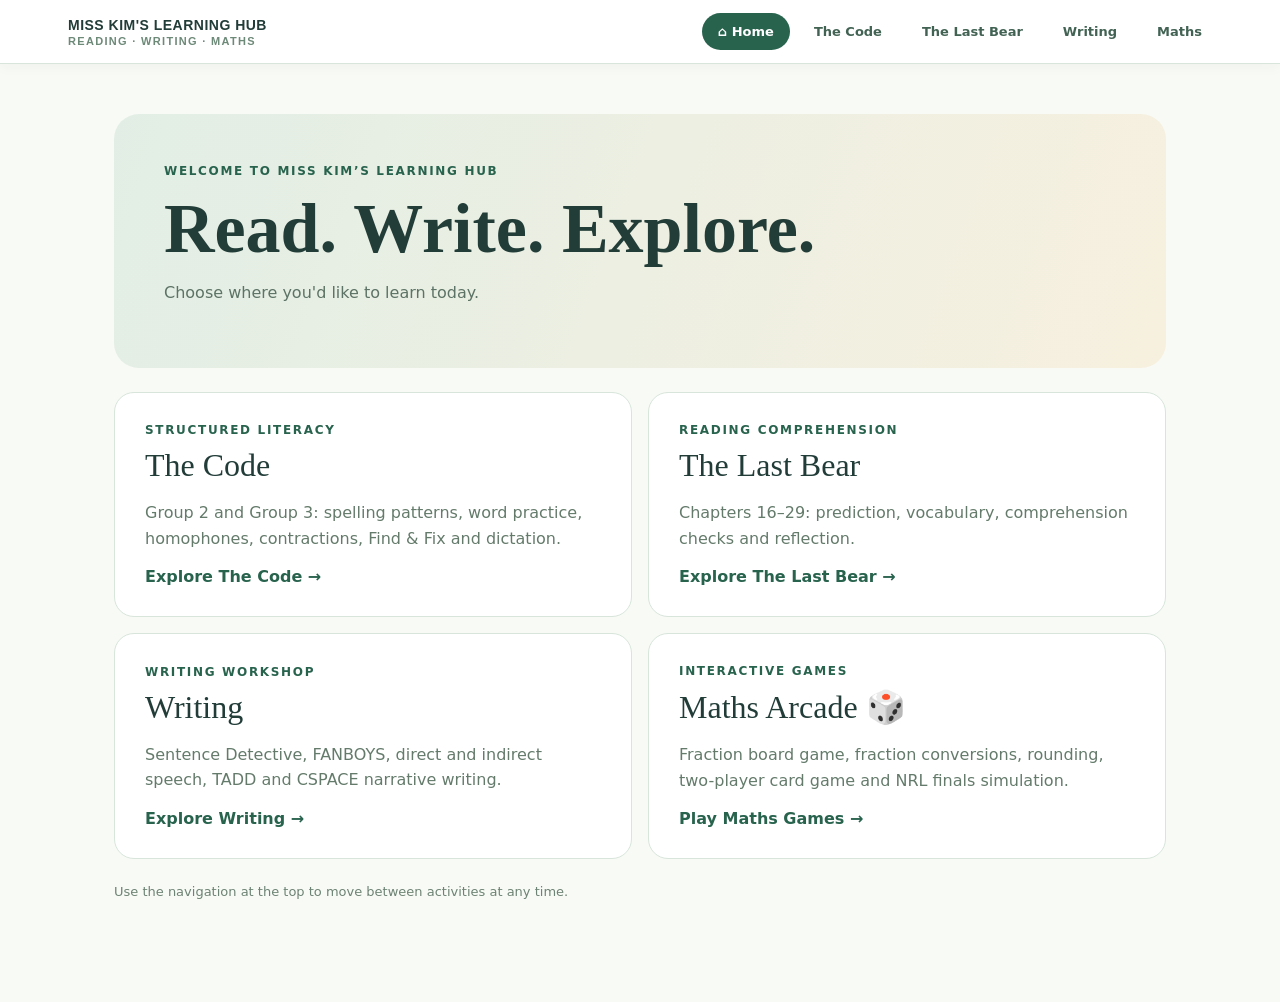
==== index.html @ 84627802 "Add files via upload" ====
<!doctype html><html lang="en"><head><meta charset="utf-8"><meta name="viewport" content="width=device-width,initial-scale=1"><title>Miss Kim's Learning Hub | Reading, Writing & Maths</title><style>
:root{--ink:#223d38;--green:#28634e;--line:#d8e5db}*{box-sizing:border-box}html,body{margin:0;height:100%;font-family:system-ui,-apple-system,Segoe UI,sans-serif;background:#f8faf6;color:var(--ink)}body{display:flex;flex-direction:column}.sitebar{flex:none;position:relative;z-index:5;background:white;border-bottom:1px solid var(--line);box-shadow:0 3px 12px #102c1a0a}.barinner{max-width:1200px;margin:auto;display:flex;align-items:center;justify-content:space-between;gap:16px;padding:13px 22px}.brand{border:0;background:transparent;text-align:left;cursor:pointer;font-size:14px;font-weight:850;color:var(--ink);letter-spacing:.035em}.brand small{display:block;color:#6d8978;font-size:11px;letter-spacing:.12em;margin-top:2px}.nav{display:flex;gap:8px;flex-wrap:wrap}.nav button{font:inherit;font-size:13px;font-weight:750;cursor:pointer;border:1px solid transparent;border-radius:999px;padding:10px 15px;background:transparent;color:#426354}.nav button:hover{background:#eef5ef}.nav button.active{background:#28634e;color:white}.frame{width:100%;flex:1;border:0;background:#f8faf6;min-height:calc(100vh - 110px)}.home{max-width:1100px;margin:auto;padding:50px 24px 90px}.hero{padding:50px;background:linear-gradient(110deg,#e2eee5,#f7f0df);border-radius:25px}.eyebrow{font-size:12px;color:var(--green);font-weight:850;letter-spacing:.14em}.hero h1{font-family:Georgia,serif;font-size:clamp(39px,6vw,70px);line-height:1.1;margin:12px 0}.hero p{color:#5c7365}.cards{display:grid;grid-template-columns:repeat(2,1fr);gap:16px;margin-top:24px}.card{background:white;border:1px solid var(--line);border-radius:20px;padding:30px;text-align:left;cursor:pointer;color:var(--ink);font:inherit;transition:.15s}.card:hover{transform:translateY(-3px);border-color:#7ba88a}.card h2{font:normal 32px Georgia,serif;margin:10px 0}.card p{color:#647b6b;line-height:1.6}.card strong{color:var(--green)}.hint{font-size:13px;color:#6d8373;margin-top:25px}@media(max-width:650px){.barinner{align-items:flex-start;flex-direction:column;padding:12px 15px}.nav{width:100%}.nav button{padding:9px 11px;font-size:12px}.home{padding:25px 15px}.hero{padding:30px 22px}.cards{grid-template-columns:1fr}.card{padding:23px}}
</style></head><body><div class="sitebar"><div class="barinner"><button class="brand" onclick="navigate('home')">MISS KIM'S LEARNING HUB<small>READING · WRITING · MATHS</small></button><nav class="nav" aria-label="Main navigation"><button id="nav-home" onclick="navigate('home')">⌂ Home</button><button id="nav-code" onclick="navigate('code')">The Code</button><button id="nav-bear" onclick="navigate('bear')">The Last Bear</button><button id="nav-writing" onclick="navigate('writing')">Writing</button><button id="nav-maths" onclick="navigate('maths')">Maths</button></nav></div></div><main id="home" class="home"><section class="hero"><div class="eyebrow">WELCOME TO MISS KIM’S LEARNING HUB</div><h1>Read. Write. Explore.</h1><p>Choose where you'd like to learn today.</p></section><div class="cards"><button class="card" onclick="navigate('code')"><div class="eyebrow">STRUCTURED LITERACY</div><h2>The Code</h2><p>Group 2 and Group 3: spelling patterns, word practice, homophones, contractions, Find & Fix and dictation.</p><strong>Explore The Code →</strong></button><button class="card" onclick="navigate('bear')"><div class="eyebrow">READING COMPREHENSION</div><h2>The Last Bear</h2><p>Chapters 16–29: prediction, vocabulary, comprehension checks and reflection.</p><strong>Explore The Last Bear →</strong></button><button class="card" onclick="navigate('writing')"><div class="eyebrow">WRITING WORKSHOP</div><h2>Writing</h2><p>Sentence Detective, FANBOYS, direct and indirect speech, TADD and CSPACE narrative writing.</p><strong>Explore Writing →</strong></button><button class="card" onclick="navigate('maths')"><div class="eyebrow">INTERACTIVE GAMES</div><h2>Maths Arcade 🎲</h2><p>Fraction board game, fraction conversions, rounding, two-player card game and NRL finals simulation.</p><strong>Play Maths Games →</strong></button></div><p class="hint">Use the navigation at the top to move between activities at any time.</p></main><iframe id="content" class="frame" title="Reading activity" style="display:none"></iframe><script>
const paths={code:'the-code.html',bear:'the-last-bear.html',writing:'writing.html',maths:'maths.html'};let current='home';const frame=document.getElementById('content');function navigate(page,updateHistory=true){if(!['home','code','bear','writing','maths'].includes(page))page='home';current=page;document.getElementById('home').style.display=page==='home'?'block':'none';frame.style.display=page==='home'?'none':'block';if(page!=='home'&&frame.getAttribute('src')!==paths[page])frame.setAttribute('src',paths[page]);document.querySelectorAll('.nav button').forEach(b=>{b.classList.toggle('active',b.id==='nav-'+page);b.setAttribute('aria-current',b.id==='nav-'+page?'page':'false')});if(updateHistory)history.replaceState(null,'','#'+page);window.scrollTo({top:0,behavior:'instant'})}
window.addEventListener('message',e=>{if(e.source===frame.contentWindow&&e.data&&e.data.type==='misskim-scroll-top'){window.scrollTo({top:0,behavior:'instant'});return;}if(e.source===frame.contentWindow&&e.data&&e.data.type==='misskim-scroll-restore'){window.scrollTo({top:e.data.y,behavior:'instant'});return;}if(e.data&&e.data.type==='misskim-nav'&&['home','code','bear','writing','maths'].includes(e.data.page))navigate(e.data.page)});window.addEventListener('hashchange',()=>navigate(location.hash.slice(1)||'home',false));navigate(location.hash.slice(1)||'home',false);
</script></body></html>
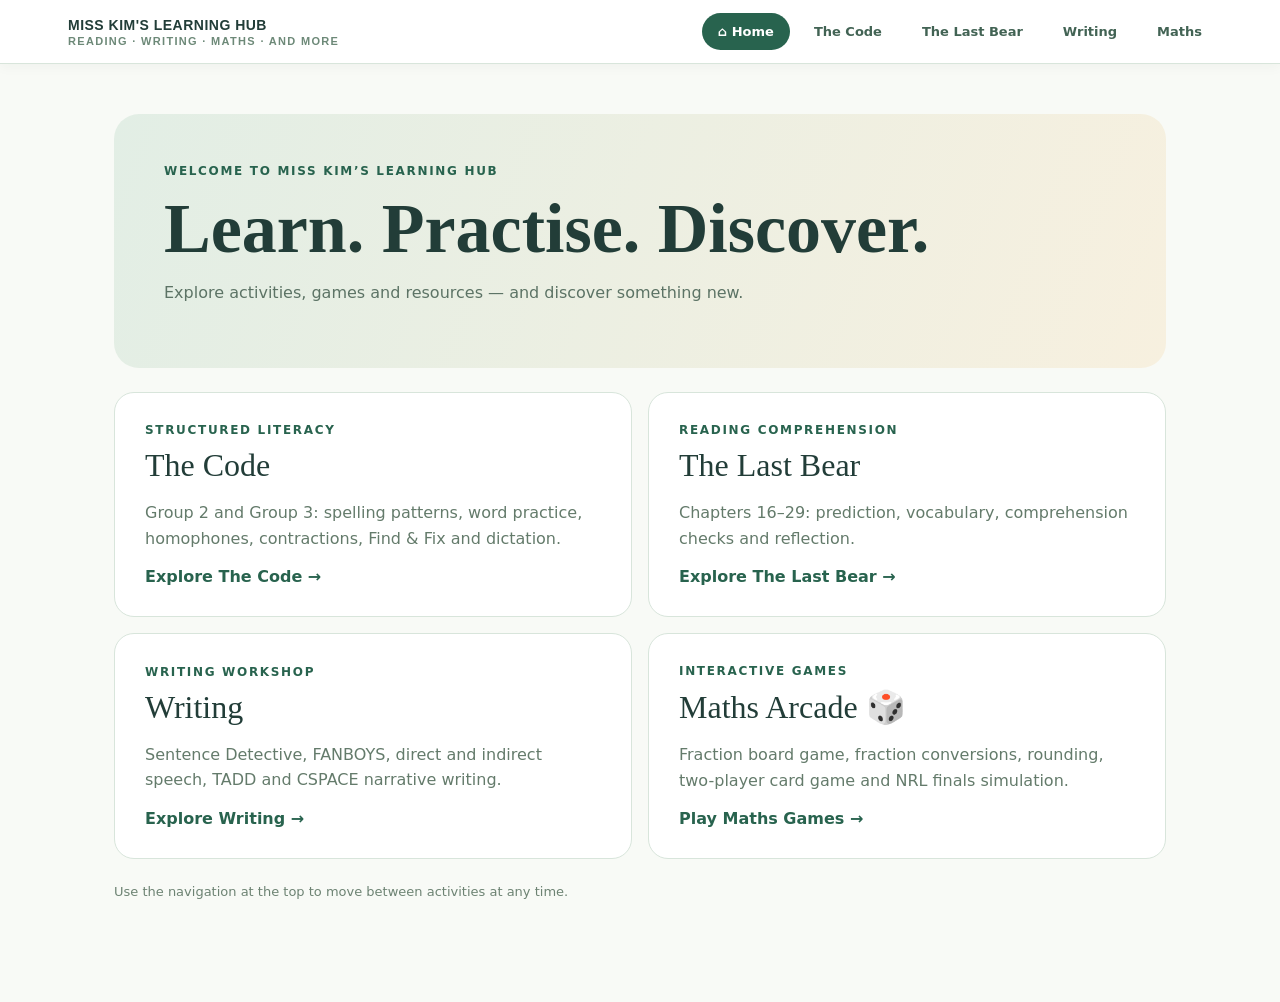
==== commit f42f215d: "Add files via upload" ====
--- a/index.html
+++ b/index.html
@@ -1,6 +1,6 @@
 <!doctype html><html lang="en"><head><meta charset="utf-8"><meta name="viewport" content="width=device-width,initial-scale=1"><title>Miss Kim's Learning Hub | Reading, Writing & Maths</title><style>
 :root{--ink:#223d38;--green:#28634e;--line:#d8e5db}*{box-sizing:border-box}html,body{margin:0;height:100%;font-family:system-ui,-apple-system,Segoe UI,sans-serif;background:#f8faf6;color:var(--ink)}body{display:flex;flex-direction:column}.sitebar{flex:none;position:relative;z-index:5;background:white;border-bottom:1px solid var(--line);box-shadow:0 3px 12px #102c1a0a}.barinner{max-width:1200px;margin:auto;display:flex;align-items:center;justify-content:space-between;gap:16px;padding:13px 22px}.brand{border:0;background:transparent;text-align:left;cursor:pointer;font-size:14px;font-weight:850;color:var(--ink);letter-spacing:.035em}.brand small{display:block;color:#6d8978;font-size:11px;letter-spacing:.12em;margin-top:2px}.nav{display:flex;gap:8px;flex-wrap:wrap}.nav button{font:inherit;font-size:13px;font-weight:750;cursor:pointer;border:1px solid transparent;border-radius:999px;padding:10px 15px;background:transparent;color:#426354}.nav button:hover{background:#eef5ef}.nav button.active{background:#28634e;color:white}.frame{width:100%;flex:1;border:0;background:#f8faf6;min-height:calc(100vh - 110px)}.home{max-width:1100px;margin:auto;padding:50px 24px 90px}.hero{padding:50px;background:linear-gradient(110deg,#e2eee5,#f7f0df);border-radius:25px}.eyebrow{font-size:12px;color:var(--green);font-weight:850;letter-spacing:.14em}.hero h1{font-family:Georgia,serif;font-size:clamp(39px,6vw,70px);line-height:1.1;margin:12px 0}.hero p{color:#5c7365}.cards{display:grid;grid-template-columns:repeat(2,1fr);gap:16px;margin-top:24px}.card{background:white;border:1px solid var(--line);border-radius:20px;padding:30px;text-align:left;cursor:pointer;color:var(--ink);font:inherit;transition:.15s}.card:hover{transform:translateY(-3px);border-color:#7ba88a}.card h2{font:normal 32px Georgia,serif;margin:10px 0}.card p{color:#647b6b;line-height:1.6}.card strong{color:var(--green)}.hint{font-size:13px;color:#6d8373;margin-top:25px}@media(max-width:650px){.barinner{align-items:flex-start;flex-direction:column;padding:12px 15px}.nav{width:100%}.nav button{padding:9px 11px;font-size:12px}.home{padding:25px 15px}.hero{padding:30px 22px}.cards{grid-template-columns:1fr}.card{padding:23px}}
-</style></head><body><div class="sitebar"><div class="barinner"><button class="brand" onclick="navigate('home')">MISS KIM'S LEARNING HUB<small>READING · WRITING · MATHS</small></button><nav class="nav" aria-label="Main navigation"><button id="nav-home" onclick="navigate('home')">⌂ Home</button><button id="nav-code" onclick="navigate('code')">The Code</button><button id="nav-bear" onclick="navigate('bear')">The Last Bear</button><button id="nav-writing" onclick="navigate('writing')">Writing</button><button id="nav-maths" onclick="navigate('maths')">Maths</button></nav></div></div><main id="home" class="home"><section class="hero"><div class="eyebrow">WELCOME TO MISS KIM’S LEARNING HUB</div><h1>Read. Write. Explore.</h1><p>Choose where you'd like to learn today.</p></section><div class="cards"><button class="card" onclick="navigate('code')"><div class="eyebrow">STRUCTURED LITERACY</div><h2>The Code</h2><p>Group 2 and Group 3: spelling patterns, word practice, homophones, contractions, Find & Fix and dictation.</p><strong>Explore The Code →</strong></button><button class="card" onclick="navigate('bear')"><div class="eyebrow">READING COMPREHENSION</div><h2>The Last Bear</h2><p>Chapters 16–29: prediction, vocabulary, comprehension checks and reflection.</p><strong>Explore The Last Bear →</strong></button><button class="card" onclick="navigate('writing')"><div class="eyebrow">WRITING WORKSHOP</div><h2>Writing</h2><p>Sentence Detective, FANBOYS, direct and indirect speech, TADD and CSPACE narrative writing.</p><strong>Explore Writing →</strong></button><button class="card" onclick="navigate('maths')"><div class="eyebrow">INTERACTIVE GAMES</div><h2>Maths Arcade 🎲</h2><p>Fraction board game, fraction conversions, rounding, two-player card game and NRL finals simulation.</p><strong>Play Maths Games →</strong></button></div><p class="hint">Use the navigation at the top to move between activities at any time.</p></main><iframe id="content" class="frame" title="Reading activity" style="display:none"></iframe><script>
-const paths={code:'the-code.html',bear:'the-last-bear.html',writing:'writing.html',maths:'maths.html'};let current='home';const frame=document.getElementById('content');function navigate(page,updateHistory=true){if(!['home','code','bear','writing','maths'].includes(page))page='home';current=page;document.getElementById('home').style.display=page==='home'?'block':'none';frame.style.display=page==='home'?'none':'block';if(page!=='home'&&frame.getAttribute('src')!==paths[page])frame.setAttribute('src',paths[page]);document.querySelectorAll('.nav button').forEach(b=>{b.classList.toggle('active',b.id==='nav-'+page);b.setAttribute('aria-current',b.id==='nav-'+page?'page':'false')});if(updateHistory)history.replaceState(null,'','#'+page);window.scrollTo({top:0,behavior:'instant'})}
-window.addEventListener('message',e=>{if(e.source===frame.contentWindow&&e.data&&e.data.type==='misskim-scroll-top'){window.scrollTo({top:0,behavior:'instant'});return;}if(e.source===frame.contentWindow&&e.data&&e.data.type==='misskim-scroll-restore'){window.scrollTo({top:e.data.y,behavior:'instant'});return;}if(e.data&&e.data.type==='misskim-nav'&&['home','code','bear','writing','maths'].includes(e.data.page))navigate(e.data.page)});window.addEventListener('hashchange',()=>navigate(location.hash.slice(1)||'home',false));navigate(location.hash.slice(1)||'home',false);
+</style></head><body><div class="sitebar"><div class="barinner"><button class="brand" onclick="navigate('home')">MISS KIM'S LEARNING HUB<small>READING · WRITING · MATHS · AND MORE</small></button><nav class="nav" aria-label="Main navigation"><button id="nav-home" onclick="navigate('home')">⌂ Home</button><button id="nav-code" onclick="navigate('code')">The Code</button><button id="nav-bear" onclick="navigate('bear')">The Last Bear</button><button id="nav-writing" onclick="navigate('writing')">Writing</button><button id="nav-maths" onclick="navigate('maths')">Maths</button></nav></div></div><main id="home" class="home"><section class="hero"><div class="eyebrow">WELCOME TO MISS KIM’S LEARNING HUB</div><h1>Learn. Practise. Discover.</h1><p>Explore activities, games and resources — and discover something new.</p></section><div class="cards"><button class="card" onclick="navigate('code')"><div class="eyebrow">STRUCTURED LITERACY</div><h2>The Code</h2><p>Group 2 and Group 3: spelling patterns, word practice, homophones, contractions, Find & Fix and dictation.</p><strong>Explore The Code →</strong></button><button class="card" onclick="navigate('bear')"><div class="eyebrow">READING COMPREHENSION</div><h2>The Last Bear</h2><p>Chapters 16–29: prediction, vocabulary, comprehension checks and reflection.</p><strong>Explore The Last Bear →</strong></button><button class="card" onclick="navigate('writing')"><div class="eyebrow">WRITING WORKSHOP</div><h2>Writing</h2><p>Sentence Detective, FANBOYS, direct and indirect speech, TADD and CSPACE narrative writing.</p><strong>Explore Writing →</strong></button><button class="card" onclick="navigate('maths')"><div class="eyebrow">INTERACTIVE GAMES</div><h2>Maths Arcade 🎲</h2><p>Fraction board game, fraction conversions, rounding, two-player card game and NRL finals simulation.</p><strong>Play Maths Games →</strong></button></div><p class="hint">Use the navigation at the top to move between activities at any time.</p></main><iframe id="content" class="frame" title="Reading activity" style="display:none"></iframe><script>
+const paths={code:'the-code.html',bear:'the-last-bear.html',writing:'writing.html',maths:'maths.html'};let current='home';const frame=document.getElementById('content');function navigate(page,updateHistory=true){if(!['home','code','bear','writing','maths'].includes(page))page='home';current=page;document.getElementById('home').style.display=page==='home'?'block':'none';frame.style.display=page==='home'?'none':'block';if(page!=='home'&&frame.getAttribute('src')!==paths[page])frame.setAttribute('src',paths[page]);document.querySelectorAll('.nav button').forEach(b=>{b.classList.toggle('active',b.id==='nav-'+page);b.setAttribute('aria-current',b.id==='nav-'+page?'page':'false')});if(updateHistory&&location.hash!=='#'+page)history.pushState({page},'','#'+page);window.scrollTo({top:0,behavior:'instant'})}
+window.addEventListener('message',e=>{if(e.source===frame.contentWindow&&e.data&&e.data.type==='misskim-scroll-top'){window.scrollTo({top:0,behavior:'instant'});return;}if(e.source===frame.contentWindow&&e.data&&e.data.type==='misskim-scroll-restore'){window.scrollTo({top:e.data.y,behavior:'instant'});return;}if(e.data&&e.data.type==='misskim-nav'&&['home','code','bear','writing','maths'].includes(e.data.page))navigate(e.data.page)});window.addEventListener('popstate',()=>navigate(location.hash.slice(1)||'home',false));navigate(location.hash.slice(1)||'home',false);
 </script></body></html>
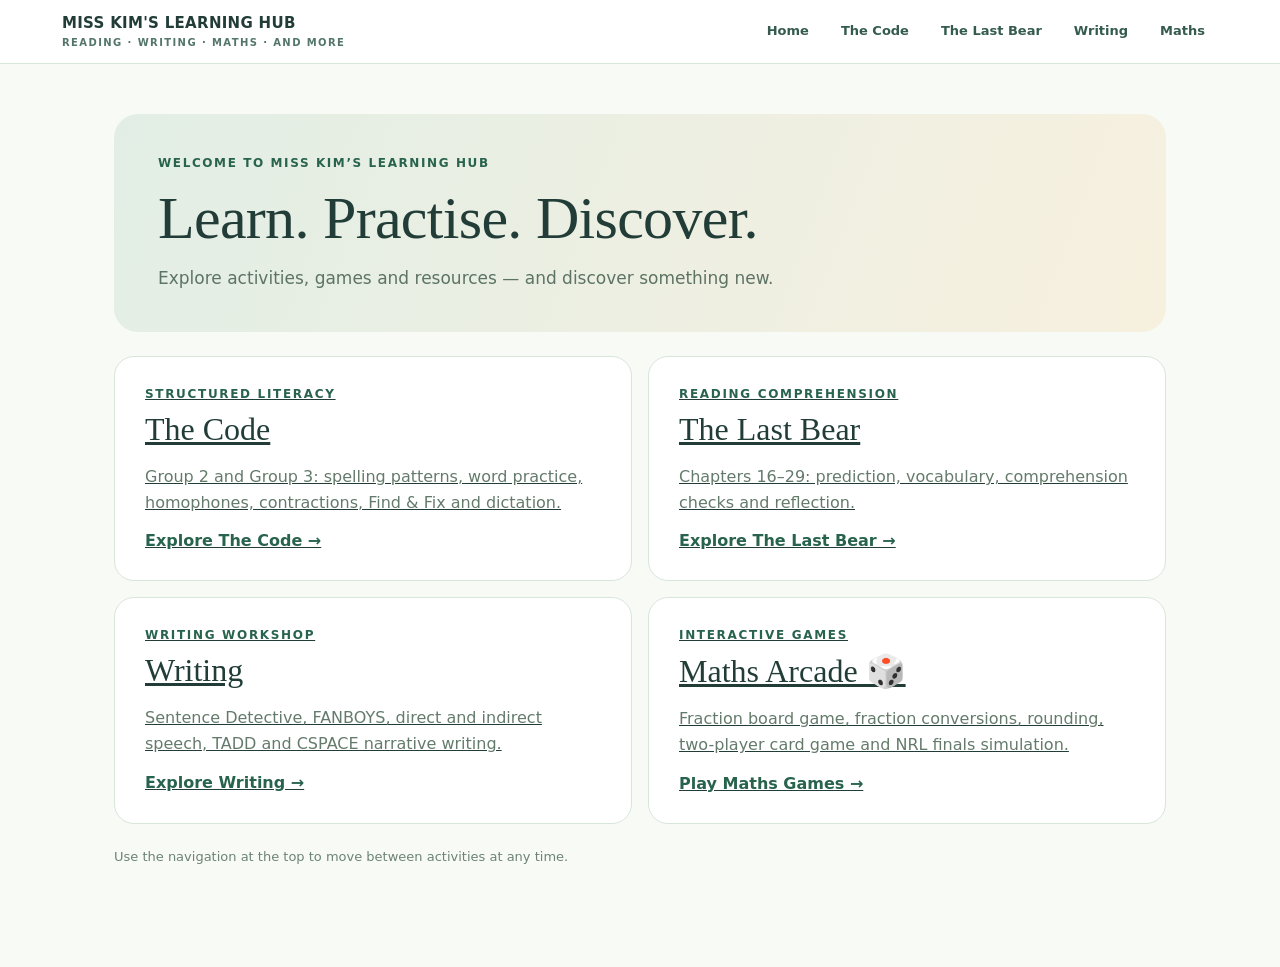
==== commit b384e478: "Add files via upload" ====
--- a/index.html
+++ b/index.html
@@ -1,6 +1,3 @@
 <!doctype html><html lang="en"><head><meta charset="utf-8"><meta name="viewport" content="width=device-width,initial-scale=1"><title>Miss Kim's Learning Hub | Reading, Writing & Maths</title><style>
-:root{--ink:#223d38;--green:#28634e;--line:#d8e5db}*{box-sizing:border-box}html,body{margin:0;height:100%;font-family:system-ui,-apple-system,Segoe UI,sans-serif;background:#f8faf6;color:var(--ink)}body{display:flex;flex-direction:column}.sitebar{flex:none;position:relative;z-index:5;background:white;border-bottom:1px solid var(--line);box-shadow:0 3px 12px #102c1a0a}.barinner{max-width:1200px;margin:auto;display:flex;align-items:center;justify-content:space-between;gap:16px;padding:13px 22px}.brand{border:0;background:transparent;text-align:left;cursor:pointer;font-size:14px;font-weight:850;color:var(--ink);letter-spacing:.035em}.brand small{display:block;color:#6d8978;font-size:11px;letter-spacing:.12em;margin-top:2px}.nav{display:flex;gap:8px;flex-wrap:wrap}.nav button{font:inherit;font-size:13px;font-weight:750;cursor:pointer;border:1px solid transparent;border-radius:999px;padding:10px 15px;background:transparent;color:#426354}.nav button:hover{background:#eef5ef}.nav button.active{background:#28634e;color:white}.frame{width:100%;flex:1;border:0;background:#f8faf6;min-height:calc(100vh - 110px)}.home{max-width:1100px;margin:auto;padding:50px 24px 90px}.hero{padding:50px;background:linear-gradient(110deg,#e2eee5,#f7f0df);border-radius:25px}.eyebrow{font-size:12px;color:var(--green);font-weight:850;letter-spacing:.14em}.hero h1{font-family:Georgia,serif;font-size:clamp(39px,6vw,70px);line-height:1.1;margin:12px 0}.hero p{color:#5c7365}.cards{display:grid;grid-template-columns:repeat(2,1fr);gap:16px;margin-top:24px}.card{background:white;border:1px solid var(--line);border-radius:20px;padding:30px;text-align:left;cursor:pointer;color:var(--ink);font:inherit;transition:.15s}.card:hover{transform:translateY(-3px);border-color:#7ba88a}.card h2{font:normal 32px Georgia,serif;margin:10px 0}.card p{color:#647b6b;line-height:1.6}.card strong{color:var(--green)}.hint{font-size:13px;color:#6d8373;margin-top:25px}@media(max-width:650px){.barinner{align-items:flex-start;flex-direction:column;padding:12px 15px}.nav{width:100%}.nav button{padding:9px 11px;font-size:12px}.home{padding:25px 15px}.hero{padding:30px 22px}.cards{grid-template-columns:1fr}.card{padding:23px}}
-</style></head><body><div class="sitebar"><div class="barinner"><button class="brand" onclick="navigate('home')">MISS KIM'S LEARNING HUB<small>READING · WRITING · MATHS · AND MORE</small></button><nav class="nav" aria-label="Main navigation"><button id="nav-home" onclick="navigate('home')">⌂ Home</button><button id="nav-code" onclick="navigate('code')">The Code</button><button id="nav-bear" onclick="navigate('bear')">The Last Bear</button><button id="nav-writing" onclick="navigate('writing')">Writing</button><button id="nav-maths" onclick="navigate('maths')">Maths</button></nav></div></div><main id="home" class="home"><section class="hero"><div class="eyebrow">WELCOME TO MISS KIM’S LEARNING HUB</div><h1>Learn. Practise. Discover.</h1><p>Explore activities, games and resources — and discover something new.</p></section><div class="cards"><button class="card" onclick="navigate('code')"><div class="eyebrow">STRUCTURED LITERACY</div><h2>The Code</h2><p>Group 2 and Group 3: spelling patterns, word practice, homophones, contractions, Find & Fix and dictation.</p><strong>Explore The Code →</strong></button><button class="card" onclick="navigate('bear')"><div class="eyebrow">READING COMPREHENSION</div><h2>The Last Bear</h2><p>Chapters 16–29: prediction, vocabulary, comprehension checks and reflection.</p><strong>Explore The Last Bear →</strong></button><button class="card" onclick="navigate('writing')"><div class="eyebrow">WRITING WORKSHOP</div><h2>Writing</h2><p>Sentence Detective, FANBOYS, direct and indirect speech, TADD and CSPACE narrative writing.</p><strong>Explore Writing →</strong></button><button class="card" onclick="navigate('maths')"><div class="eyebrow">INTERACTIVE GAMES</div><h2>Maths Arcade 🎲</h2><p>Fraction board game, fraction conversions, rounding, two-player card game and NRL finals simulation.</p><strong>Play Maths Games →</strong></button></div><p class="hint">Use the navigation at the top to move between activities at any time.</p></main><iframe id="content" class="frame" title="Reading activity" style="display:none"></iframe><script>
-const paths={code:'the-code.html',bear:'the-last-bear.html',writing:'writing.html',maths:'maths.html'};let current='home';const frame=document.getElementById('content');function navigate(page,updateHistory=true){if(!['home','code','bear','writing','maths'].includes(page))page='home';current=page;document.getElementById('home').style.display=page==='home'?'block':'none';frame.style.display=page==='home'?'none':'block';if(page!=='home'&&frame.getAttribute('src')!==paths[page])frame.setAttribute('src',paths[page]);document.querySelectorAll('.nav button').forEach(b=>{b.classList.toggle('active',b.id==='nav-'+page);b.setAttribute('aria-current',b.id==='nav-'+page?'page':'false')});if(updateHistory&&location.hash!=='#'+page)history.pushState({page},'','#'+page);window.scrollTo({top:0,behavior:'instant'})}
-window.addEventListener('message',e=>{if(e.source===frame.contentWindow&&e.data&&e.data.type==='misskim-scroll-top'){window.scrollTo({top:0,behavior:'instant'});return;}if(e.source===frame.contentWindow&&e.data&&e.data.type==='misskim-scroll-restore'){window.scrollTo({top:e.data.y,behavior:'instant'});return;}if(e.data&&e.data.type==='misskim-nav'&&['home','code','bear','writing','maths'].includes(e.data.page))navigate(e.data.page)});window.addEventListener('popstate',()=>navigate(location.hash.slice(1)||'home',false));navigate(location.hash.slice(1)||'home',false);
-</script></body></html>+:root{--ink:#223d38;--green:#28634e;--line:#d8e5db}*{box-sizing:border-box}html,body{margin:0;height:100%;font-family:system-ui,-apple-system,Segoe UI,sans-serif;background:#f8faf6;color:var(--ink)}body{display:block}.sitebar{flex:none;position:relative;z-index:5;background:white;border-bottom:1px solid var(--line);box-shadow:0 3px 12px #102c1a0a}.barinner{max-width:1200px;margin:auto;display:flex;align-items:center;justify-content:space-between;gap:16px;padding:13px 22px}.brand{border:0;background:transparent;text-align:left;cursor:pointer;font-size:14px;font-weight:850;color:var(--ink);letter-spacing:.035em}.brand small{display:block;color:#6d8978;font-size:11px;letter-spacing:.12em;margin-top:2px}.nav{display:flex;gap:8px;flex-wrap:wrap}.nav button{font:inherit;font-size:13px;font-weight:750;cursor:pointer;border:1px solid transparent;border-radius:999px;padding:10px 15px;background:transparent;color:#426354}.nav button:hover{background:#eef5ef}.nav button.active{background:#28634e;color:white}.frame{width:100%;flex:1;border:0;background:#f8faf6;min-height:calc(100vh - 110px)}.home{max-width:1100px;margin:auto;padding:50px 24px 90px}.hero{padding:50px;background:linear-gradient(110deg,#e2eee5,#f7f0df);border-radius:25px}.eyebrow{font-size:12px;color:var(--green);font-weight:850;letter-spacing:.14em}.hero h1{font-family:Georgia,serif;font-size:clamp(39px,6vw,70px);line-height:1.1;margin:12px 0}.hero p{color:#5c7365}.cards{display:grid;grid-template-columns:repeat(2,1fr);gap:16px;margin-top:24px}.card{background:white;border:1px solid var(--line);border-radius:20px;padding:30px;text-align:left;cursor:pointer;color:var(--ink);font:inherit;transition:.15s}.card:hover{transform:translateY(-3px);border-color:#7ba88a}.card h2{font:normal 32px Georgia,serif;margin:10px 0}.card p{color:#647b6b;line-height:1.6}.card strong{color:var(--green)}.hint{font-size:13px;color:#6d8373;margin-top:25px}@media(max-width:650px){.barinner{align-items:flex-start;flex-direction:column;padding:12px 15px}.nav{width:100%}.nav button{padding:9px 11px;font-size:12px}.home{padding:25px 15px}.hero{padding:30px 22px}.cards{grid-template-columns:1fr}.card{padding:23px}}
+</style><link rel="stylesheet" href="hub-style.css"></head><body><div class="hub-sitebar"><div class="hub-navwrap"><a class="hub-brand" href="index.html">MISS KIM'S LEARNING HUB<span>READING · WRITING · MATHS · AND MORE</span></a><nav class="hub-nav" aria-label="Main navigation"><a class="hub-navlink" href="index.html">Home</a><a class="hub-navlink" href="the-code.html">The Code</a><a class="hub-navlink" href="the-last-bear.html">The Last Bear</a><a class="hub-navlink" href="writing.html">Writing</a><a class="hub-navlink" href="maths.html">Maths</a></nav></div></div><main id="home" class="home"><section class="hub-banner"><div class="hub-kicker">WELCOME TO MISS KIM’S LEARNING HUB</div><h1 class="hub-title">Learn. Practise. Discover.</h1><p class="hub-description">Explore activities, games and resources — and discover something new.</p></section><div class="cards"><a class="card" href="the-code.html"><div class="eyebrow">STRUCTURED LITERACY</div><h2>The Code</h2><p>Group 2 and Group 3: spelling patterns, word practice, homophones, contractions, Find & Fix and dictation.</p><strong>Explore The Code →</strong></a><a class="card" href="the-last-bear.html"><div class="eyebrow">READING COMPREHENSION</div><h2>The Last Bear</h2><p>Chapters 16–29: prediction, vocabulary, comprehension checks and reflection.</p><strong>Explore The Last Bear →</strong></a><a class="card" href="writing.html"><div class="eyebrow">WRITING WORKSHOP</div><h2>Writing</h2><p>Sentence Detective, FANBOYS, direct and indirect speech, TADD and CSPACE narrative writing.</p><strong>Explore Writing →</strong></a><a class="card" href="maths.html"><div class="eyebrow">INTERACTIVE GAMES</div><h2>Maths Arcade 🎲</h2><p>Fraction board game, fraction conversions, rounding, two-player card game and NRL finals simulation.</p><strong>Play Maths Games →</strong></a></div><p class="hint">Use the navigation at the top to move between activities at any time.</p></main></body></html>
--- a/hub-style.css
+++ b/hub-style.css
@@ -0,0 +1,16 @@
+/* Shared site-wide hero typography; identical for every subject page */
+.hub-banner{box-sizing:border-box!important;display:block!important;background:linear-gradient(110deg,#e2eee5,#f7f0df)!important;border-radius:24px!important;padding:40px 44px!important;margin:0 0 24px!important;min-height:218px!important;text-align:left!important}
+.hub-banner .hub-kicker{display:block!important;font:800 12px/1.5 system-ui,-apple-system,'Segoe UI',sans-serif!important;letter-spacing:1.6px!important;color:#28634e!important;text-transform:uppercase!important;margin:0 0 13px!important}
+.hub-banner .hub-title{display:block!important;font:400 clamp(38px,5vw,60px)/1.12 Georgia,'Times New Roman',serif!important;letter-spacing:-.7px!important;color:#223d38!important;margin:0 0 13px!important}
+.hub-banner .hub-description{display:block!important;font:400 17px/1.6 system-ui,-apple-system,'Segoe UI',sans-serif!important;letter-spacing:normal!important;color:#5c7365!important;margin:0!important;max-width:850px!important}
+@media(max-width:600px){.hub-banner{padding:28px 24px!important;min-height:0!important}.hub-banner .hub-title{font-size:clamp(34px,8vw,48px)!important}}
+
+/* Shared navigation on every real HTML page */
+.hub-sitebar{background:#fff;border-bottom:1px solid #d8e5db;position:relative;z-index:10;font-family:system-ui,-apple-system,'Segoe UI',sans-serif}
+.hub-navwrap{max-width:1200px;margin:auto;padding:13px 22px;display:flex;align-items:center;justify-content:space-between;gap:18px;flex-wrap:wrap}
+.hub-brand{font-size:15px!important;font-weight:850!important;letter-spacing:.02em!important;color:#223d38!important;text-decoration:none!important;line-height:1.35!important}
+.hub-brand span{display:block;font-size:10px!important;letter-spacing:1.4px!important;color:#54766a!important;margin-top:3px}
+.hub-nav{display:flex;gap:6px;flex-wrap:wrap}
+.hub-navlink{font:650 13px/1.3 system-ui,-apple-system,'Segoe UI',sans-serif!important;padding:10px 13px!important;border-radius:12px!important;color:#345b4e!important;text-decoration:none!important;background:transparent!important;border:0!important;white-space:nowrap!important}
+.hub-navlink:hover,.hub-navlink[aria-current=page]{background:#e5f1e9!important;color:#174c39!important}
+@media(max-width:650px){.hub-navwrap{padding:12px 16px}.hub-nav{gap:3px}.hub-navlink{padding:8px!important;font-size:12px!important}}
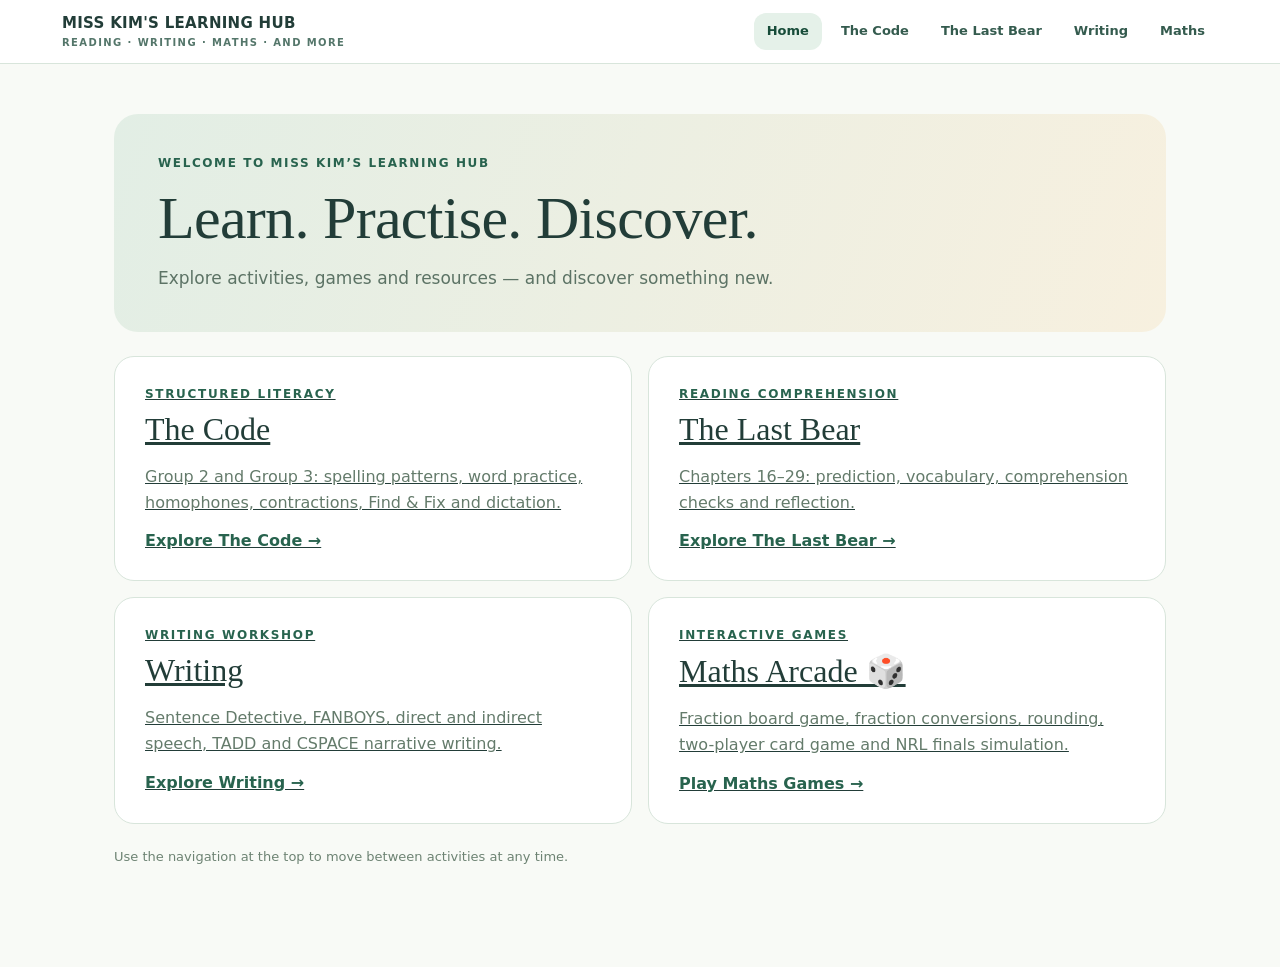
==== commit 09e53116: "Add files via upload" ====
--- a/index.html
+++ b/index.html
@@ -1,3 +1,3 @@
 <!doctype html><html lang="en"><head><meta charset="utf-8"><meta name="viewport" content="width=device-width,initial-scale=1"><title>Miss Kim's Learning Hub | Reading, Writing & Maths</title><style>
 :root{--ink:#223d38;--green:#28634e;--line:#d8e5db}*{box-sizing:border-box}html,body{margin:0;height:100%;font-family:system-ui,-apple-system,Segoe UI,sans-serif;background:#f8faf6;color:var(--ink)}body{display:block}.sitebar{flex:none;position:relative;z-index:5;background:white;border-bottom:1px solid var(--line);box-shadow:0 3px 12px #102c1a0a}.barinner{max-width:1200px;margin:auto;display:flex;align-items:center;justify-content:space-between;gap:16px;padding:13px 22px}.brand{border:0;background:transparent;text-align:left;cursor:pointer;font-size:14px;font-weight:850;color:var(--ink);letter-spacing:.035em}.brand small{display:block;color:#6d8978;font-size:11px;letter-spacing:.12em;margin-top:2px}.nav{display:flex;gap:8px;flex-wrap:wrap}.nav button{font:inherit;font-size:13px;font-weight:750;cursor:pointer;border:1px solid transparent;border-radius:999px;padding:10px 15px;background:transparent;color:#426354}.nav button:hover{background:#eef5ef}.nav button.active{background:#28634e;color:white}.frame{width:100%;flex:1;border:0;background:#f8faf6;min-height:calc(100vh - 110px)}.home{max-width:1100px;margin:auto;padding:50px 24px 90px}.hero{padding:50px;background:linear-gradient(110deg,#e2eee5,#f7f0df);border-radius:25px}.eyebrow{font-size:12px;color:var(--green);font-weight:850;letter-spacing:.14em}.hero h1{font-family:Georgia,serif;font-size:clamp(39px,6vw,70px);line-height:1.1;margin:12px 0}.hero p{color:#5c7365}.cards{display:grid;grid-template-columns:repeat(2,1fr);gap:16px;margin-top:24px}.card{background:white;border:1px solid var(--line);border-radius:20px;padding:30px;text-align:left;cursor:pointer;color:var(--ink);font:inherit;transition:.15s}.card:hover{transform:translateY(-3px);border-color:#7ba88a}.card h2{font:normal 32px Georgia,serif;margin:10px 0}.card p{color:#647b6b;line-height:1.6}.card strong{color:var(--green)}.hint{font-size:13px;color:#6d8373;margin-top:25px}@media(max-width:650px){.barinner{align-items:flex-start;flex-direction:column;padding:12px 15px}.nav{width:100%}.nav button{padding:9px 11px;font-size:12px}.home{padding:25px 15px}.hero{padding:30px 22px}.cards{grid-template-columns:1fr}.card{padding:23px}}
-</style><link rel="stylesheet" href="hub-style.css"></head><body><div class="hub-sitebar"><div class="hub-navwrap"><a class="hub-brand" href="index.html">MISS KIM'S LEARNING HUB<span>READING · WRITING · MATHS · AND MORE</span></a><nav class="hub-nav" aria-label="Main navigation"><a class="hub-navlink" href="index.html">Home</a><a class="hub-navlink" href="the-code.html">The Code</a><a class="hub-navlink" href="the-last-bear.html">The Last Bear</a><a class="hub-navlink" href="writing.html">Writing</a><a class="hub-navlink" href="maths.html">Maths</a></nav></div></div><main id="home" class="home"><section class="hub-banner"><div class="hub-kicker">WELCOME TO MISS KIM’S LEARNING HUB</div><h1 class="hub-title">Learn. Practise. Discover.</h1><p class="hub-description">Explore activities, games and resources — and discover something new.</p></section><div class="cards"><a class="card" href="the-code.html"><div class="eyebrow">STRUCTURED LITERACY</div><h2>The Code</h2><p>Group 2 and Group 3: spelling patterns, word practice, homophones, contractions, Find & Fix and dictation.</p><strong>Explore The Code →</strong></a><a class="card" href="the-last-bear.html"><div class="eyebrow">READING COMPREHENSION</div><h2>The Last Bear</h2><p>Chapters 16–29: prediction, vocabulary, comprehension checks and reflection.</p><strong>Explore The Last Bear →</strong></a><a class="card" href="writing.html"><div class="eyebrow">WRITING WORKSHOP</div><h2>Writing</h2><p>Sentence Detective, FANBOYS, direct and indirect speech, TADD and CSPACE narrative writing.</p><strong>Explore Writing →</strong></a><a class="card" href="maths.html"><div class="eyebrow">INTERACTIVE GAMES</div><h2>Maths Arcade 🎲</h2><p>Fraction board game, fraction conversions, rounding, two-player card game and NRL finals simulation.</p><strong>Play Maths Games →</strong></a></div><p class="hint">Use the navigation at the top to move between activities at any time.</p></main></body></html>+</style><link rel="stylesheet" href="hub-style.css"></head><body><div class="hub-sitebar"><div class="hub-navwrap"><a class="hub-brand" href="index.html">MISS KIM'S LEARNING HUB<span>READING · WRITING · MATHS · AND MORE</span></a><nav class="hub-nav" aria-label="Main navigation"><a class="hub-navlink" aria-current="page" href="index.html">Home</a><a class="hub-navlink" href="the-code.html">The Code</a><a class="hub-navlink" href="the-last-bear.html">The Last Bear</a><a class="hub-navlink" href="writing.html">Writing</a><a class="hub-navlink" href="maths.html">Maths</a></nav></div></div><main id="home" class="home"><section class="hub-banner"><div class="hub-kicker">WELCOME TO MISS KIM’S LEARNING HUB</div><h1 class="hub-title">Learn. Practise. Discover.</h1><p class="hub-description">Explore activities, games and resources — and discover something new.</p></section><div class="cards"><a class="card" href="the-code.html"><div class="eyebrow">STRUCTURED LITERACY</div><h2>The Code</h2><p>Group 2 and Group 3: spelling patterns, word practice, homophones, contractions, Find & Fix and dictation.</p><strong>Explore The Code →</strong></a><a class="card" href="the-last-bear.html"><div class="eyebrow">READING COMPREHENSION</div><h2>The Last Bear</h2><p>Chapters 16–29: prediction, vocabulary, comprehension checks and reflection.</p><strong>Explore The Last Bear →</strong></a><a class="card" href="writing.html"><div class="eyebrow">WRITING WORKSHOP</div><h2>Writing</h2><p>Sentence Detective, FANBOYS, direct and indirect speech, TADD and CSPACE narrative writing.</p><strong>Explore Writing →</strong></a><a class="card" href="maths.html"><div class="eyebrow">INTERACTIVE GAMES</div><h2>Maths Arcade 🎲</h2><p>Fraction board game, fraction conversions, rounding, two-player card game and NRL finals simulation.</p><strong>Play Maths Games →</strong></a></div><p class="hint">Use the navigation at the top to move between activities at any time.</p></main></body></html>
--- a/hub-style.css
+++ b/hub-style.css
@@ -14,3 +14,7 @@
 .hub-navlink{font:650 13px/1.3 system-ui,-apple-system,'Segoe UI',sans-serif!important;padding:10px 13px!important;border-radius:12px!important;color:#345b4e!important;text-decoration:none!important;background:transparent!important;border:0!important;white-space:nowrap!important}
 .hub-navlink:hover,.hub-navlink[aria-current=page]{background:#e5f1e9!important;color:#174c39!important}
 @media(max-width:650px){.hub-navwrap{padding:12px 16px}.hub-nav{gap:3px}.hub-navlink{padding:8px!important;font-size:12px!important}}
+
+/* Keep one consistent centered content column across pages */
+.hub-sitebar{width:100%!important;box-sizing:border-box!important}
+.hub-navwrap{max-width:1200px!important;width:100%!important;box-sizing:border-box!important}
